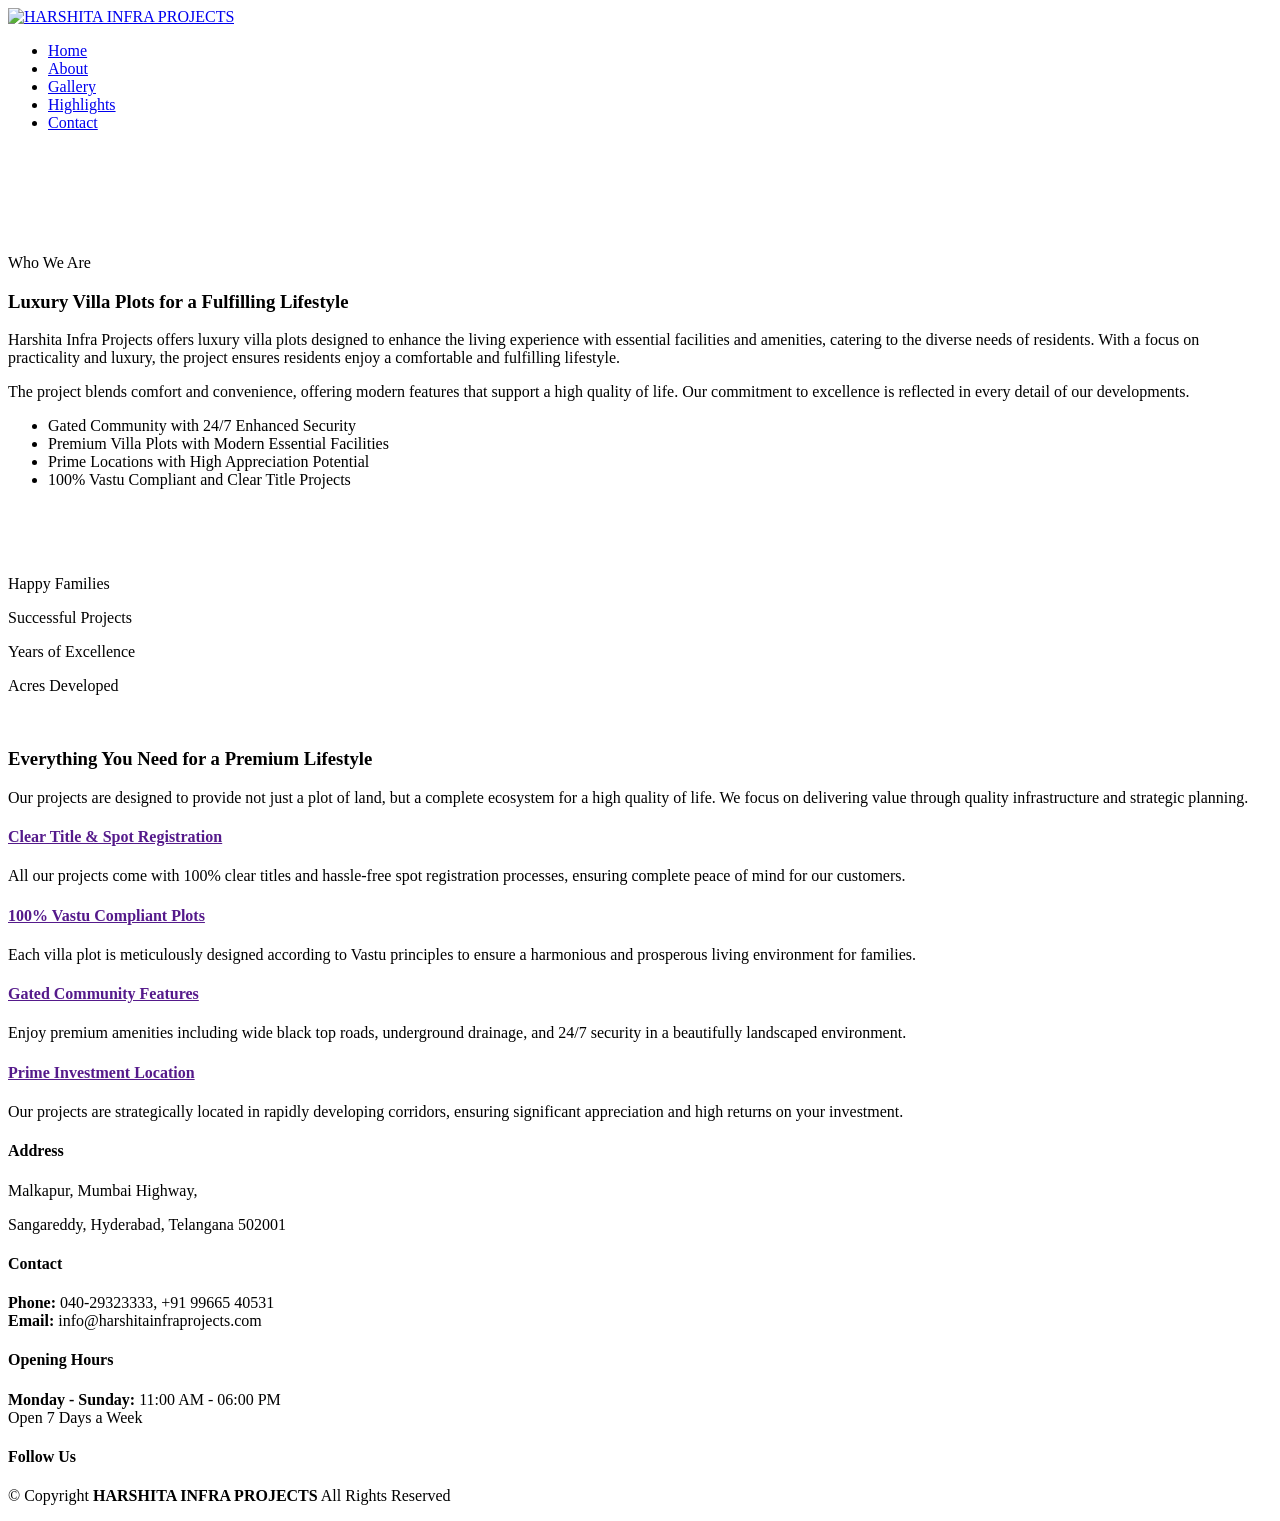
==== about.html @ bf20e780 "adde about file" ====
<!DOCTYPE html>
<html lang="en">

<head>
  <meta charset="utf-8">
  <meta content="width=device-width, initial-scale=1.0" name="viewport">
  <title>About - HARSHITA INFRA PROJECTS</title>
  <meta name="description" content="">
  <meta name="keywords" content="">

  <!-- Favicons -->
  <link href="assets/img/logo.png?v=1" rel="icon">
  <link href="assets/img/logo.png?v=1" rel="apple-touch-icon">

  <!-- Fonts -->
  <link href="https://fonts.googleapis.com" rel="preconnect">
  <link href="https://fonts.gstatic.com" rel="preconnect" crossorigin>
  <link
    href="https://fonts.googleapis.com/css2?family=Roboto:ital,wght@0,100;0,300;0,400;0,500;0,700;0,900;1,100;1,300;1,400;1,500;1,700;1,900&family=Poppins:ital,wght@0,100;0,200;0,300;0,400;0,500;0,600;0,700;0,800;0,900;1,100;1,200;1,300;1,400;1,500;1,600;1,700;1,800;1,900&family=Raleway:ital,wght@0,100;0,200;0,300;0,400;0,500;0,600;0,700;0,800;0,900;1,100;1,200;1,300;1,400;1,500;1,600;1,700;1,800;1,900&display=swap"
    rel="stylesheet">

  <!-- Vendor CSS Files -->
  <link href="assets/vendor/bootstrap/css/bootstrap.min.css" rel="stylesheet">
  <link href="assets/vendor/bootstrap-icons/bootstrap-icons.css" rel="stylesheet">
  <link href="assets/vendor/aos/aos.css" rel="stylesheet">
  <link href="assets/vendor/fontawesome-free/css/all.min.css" rel="stylesheet">
  <link href="assets/vendor/swiper/swiper-bundle.min.css" rel="stylesheet">

  <!-- Main CSS File -->
  <link href="assets/css/main.css" rel="stylesheet">

  <!-- =======================================================
  * Template Name: EstateAgency
  * Template URL: https://bootstrapmade.com/real-estate-agency-bootstrap-template/
  * Updated: Aug 09 2024 with Bootstrap v5.3.3
  * Author: BootstrapMade.com
  * License: https://bootstrapmade.com/license/
  ======================================================== -->
</head>

<body class="about-page">

  <header id="header" class="header d-flex align-items-center fixed-top">
    <div class="container-fluid container-xl position-relative d-flex align-items-center justify-content-between">

      <a href="index.html" class="logo d-flex align-items-center">
        <img src="assets/img/logo.png" alt="HARSHITA INFRA PROJECTS" style="max-height: 80px;">
        <!-- <h1 class="sitename">Estate<span>Agency</span></h1> -->
      </a>

      <nav id="navmenu" class="navmenu">
        <ul>
          <li><a href="index.html">Home</a></li>
          <li><a href="about.html" class="active">About</a></li>
          <li><a href="gallery.html">Gallery</a></li>
          <li><a href="highlights.html">Highlights</a></li>
          <li><a href="contact.html">Contact</a></li>
        </ul>
        <i class="mobile-nav-toggle d-xl-none bi bi-list"></i>
      </nav>

    </div>
  </header>

  <main class="main" style="padding-top: 90px;">


    <!-- About Section -->
    <section id="about" class="about section">

      <div class="container">

        <div class="row gy-4">

          <div class="col-lg-6 content" data-aos="fade-up" data-aos-delay="100">
            <p class="who-we-are">Who We Are</p>
            <h3>Luxury Villa Plots for a Fulfilling Lifestyle</h3>
            <p>
              Harshita Infra Projects offers luxury villa plots designed to enhance the living experience with essential
              facilities and amenities, catering to the diverse needs of residents. With a focus on practicality and
              luxury, the project ensures residents enjoy a comfortable and fulfilling lifestyle.
            </p>
            <p>
              The project blends comfort and convenience, offering modern features that support a high quality of life.
              Our commitment to excellence is reflected in every detail of our developments.
            </p>
            <ul>
              <li><i class="bi bi-check-circle"></i> <span>Gated Community with 24/7 Enhanced Security</span></li>
              <li><i class="bi bi-check-circle"></i> <span>Premium Villa Plots with Modern Essential Facilities</span>
              </li>
              <li><i class="bi bi-check-circle"></i> <span>Prime Locations with High Appreciation Potential</span></li>
              <li><i class="bi bi-check-circle"></i> <span>100% Vastu Compliant and Clear Title Projects</span></li>
            </ul>
          </div>

          <div class="col-lg-6 about-images" data-aos="fade-up" data-aos-delay="200">
            <div class="row gy-4">
              <div class="col-lg-6">
                <img src="assets/img/about/about-company-1.jpg" class="img-fluid" alt="">
              </div>
              <div class="col-lg-6">
                <div class="row gy-4">
                  <div class="col-lg-12">
                    <img src="assets/img/about/about-company-2.jpg" class="img-fluid" alt="">
                  </div>
                  <div class="col-lg-12">
                    <img src="assets/img/about/about-company-3.jpg" class="img-fluid" alt="">
                  </div>
                </div>
              </div>
            </div>

          </div>

        </div>

      </div>
    </section><!-- /About Section -->

    <!-- Stats Section -->
    <section id="stats" class="stats section">

      <div class="container" data-aos="fade-up" data-aos-delay="100">

        <div class="row gy-4">

          <div class="col-lg-3 col-md-6">
            <div class="stats-item d-flex align-items-center w-100 h-100">
              <i class="bi bi-emoji-smile color-blue flex-shrink-0"></i>
              <div>
                <span data-purecounter-start="0" data-purecounter-end="500" data-purecounter-duration="1"
                  class="purecounter"></span>
                <p>Happy Families</p>
              </div>
            </div>
          </div><!-- End Stats Item -->

          <div class="col-lg-3 col-md-6">
            <div class="stats-item d-flex align-items-center w-100 h-100">
              <i class="bi bi-journal-richtext color-orange flex-shrink-0"></i>
              <div>
                <span data-purecounter-start="0" data-purecounter-end="15" data-purecounter-duration="1"
                  class="purecounter"></span>
                <p>Successful Projects</p>
              </div>
            </div>
          </div><!-- End Stats Item -->

          <div class="col-lg-3 col-md-6">
            <div class="stats-item d-flex align-items-center w-100 h-100">
              <i class="bi bi-clock color-green flex-shrink-0"></i>
              <div>
                <span data-purecounter-start="0" data-purecounter-end="10" data-purecounter-duration="1"
                  class="purecounter"></span>
                <p>Years of Excellence</p>
              </div>
            </div>
          </div><!-- End Stats Item -->

          <div class="col-lg-3 col-md-6">
            <div class="stats-item d-flex align-items-center w-100 h-100">
              <i class="bi bi-layers color-pink flex-shrink-0"></i>
              <div>
                <span data-purecounter-start="0" data-purecounter-end="100" data-purecounter-duration="1"
                  class="purecounter"></span>
                <p>Acres Developed</p>
              </div>
            </div>
          </div><!-- End Stats Item -->

        </div>

      </div>

    </section><!-- /Stats Section -->

    <!-- Features Section -->
    <section id="features" class="features section">

      <div class="container">

        <div class="row justify-content-around gy-4">
          <div class="features-image col-lg-6" data-aos="fade-up" data-aos-delay="100"><img
              src="assets/img/features-bg.jpg" alt=""></div>

          <div class="col-lg-5 d-flex flex-column justify-content-center" data-aos="fade-up" data-aos-delay="200">
            <h3>Everything You Need for a Premium Lifestyle</h3>
            <p>Our projects are designed to provide not just a plot of land, but a complete ecosystem for a high quality
              of life. We focus on delivering value through quality infrastructure and strategic planning.</p>

            <div class="icon-box d-flex position-relative" data-aos="fade-up" data-aos-delay="300">
              <i class="bi bi-easel flex-shrink-0"></i>
              <div>
                <h4><a href="" class="stretched-link">Clear Title & Spot Registration</a></h4>
                <p>All our projects come with 100% clear titles and hassle-free spot registration processes, ensuring
                  complete peace of mind for our customers.</p>
              </div>
            </div><!-- End Icon Box -->

            <div class="icon-box d-flex position-relative" data-aos="fade-up" data-aos-delay="400">
              <i class="bi bi-patch-check flex-shrink-0"></i>
              <div>
                <h4><a href="" class="stretched-link">100% Vastu Compliant Plots</a></h4>
                <p>Each villa plot is meticulously designed according to Vastu principles to ensure a harmonious and
                  prosperous living environment for families.</p>
              </div>
            </div><!-- End Icon Box -->

            <div class="icon-box d-flex position-relative" data-aos="fade-up" data-aos-delay="500">
              <i class="bi bi-brightness-high flex-shrink-0"></i>
              <div>
                <h4><a href="" class="stretched-link">Gated Community Features</a></h4>
                <p>Enjoy premium amenities including wide black top roads, underground drainage, and 24/7 security in a
                  beautifully landscaped environment.</p>
              </div>
            </div><!-- End Icon Box -->

            <div class="icon-box d-flex position-relative" data-aos="fade-up" data-aos-delay="600">
              <i class="bi bi-graph-up-arrow flex-shrink-0"></i>
              <div>
                <h4><a href="" class="stretched-link">Prime Investment Location</a></h4>
                <p>Our projects are strategically located in rapidly developing corridors, ensuring significant
                  appreciation and high returns on your investment.</p>
              </div>
            </div><!-- End Icon Box -->

          </div>
        </div>

      </div>

    </section><!-- /Features Section -->

  </main>

  <footer id="footer" class="footer light-background">

    <div class="container">
      <div class="row gy-3">
        <div class="col-lg-3 col-md-6 d-flex">
          <i class="bi bi-geo-alt icon"></i>
          <div class="address">
            <h4>Address</h4>
            <p>Malkapur, Mumbai Highway,</p>
            <p>Sangareddy, Hyderabad, Telangana 502001</p>
          </div>

        </div>

        <div class="col-lg-3 col-md-6 d-flex">
          <i class="bi bi-telephone icon"></i>
          <div>
            <h4>Contact</h4>
            <p>
              <strong>Phone:</strong> <span>040-29323333, +91 99665 40531</span><br>
              <strong>Email:</strong> <span>info@harshitainfraprojects.com</span><br>
            </p>
          </div>
        </div>

        <div class="col-lg-3 col-md-6 d-flex">
          <i class="bi bi-clock icon"></i>
          <div>
            <h4>Opening Hours</h4>
            <p>
              <strong>Monday - Sunday:</strong> <span>11:00 AM - 06:00 PM</span><br>
              <span>Open 7 Days a Week</span>
            </p>
          </div>
        </div>

        <div class="col-lg-3 col-md-6">
          <h4>Follow Us</h4>
          <div class="social-links d-flex">
            <a href="#" class="twitter"><i class="bi bi-twitter-x"></i></a>
            <a href="#" class="facebook"><i class="bi bi-facebook"></i></a>
            <a href="#" class="instagram"><i class="bi bi-instagram"></i></a>
            <a href="#" class="linkedin"><i class="bi bi-linkedin"></i></a>
          </div>
        </div>

      </div>
    </div>

    <div class="container copyright text-center mt-4">
      <p>© <span>Copyright</span> <strong class="px-1 sitename">HARSHITA INFRA PROJECTS</strong> <span>All Rights Reserved</span>
      </p>
      <div class="credits">
      </div>
    </div>

  </footer>

  <!-- Scroll Top -->
  <a href="#" id="scroll-top" class="scroll-top d-flex align-items-center justify-content-center"><i
      class="bi bi-arrow-up-short"></i></a>

  <!-- Preloader -->
  <div id="preloader"></div>

  <!-- Vendor JS Files -->
  <script src="assets/vendor/bootstrap/js/bootstrap.bundle.min.js"></script>
  <script src="assets/vendor/php-email-form/validate.js"></script>
  <script src="assets/vendor/aos/aos.js"></script>
  <script src="assets/vendor/swiper/swiper-bundle.min.js"></script>
  <script src="assets/vendor/purecounter/purecounter_vanilla.js"></script>

  <!-- Main JS File -->
  <script src="assets/js/main.js"></script>

</body>

</html>
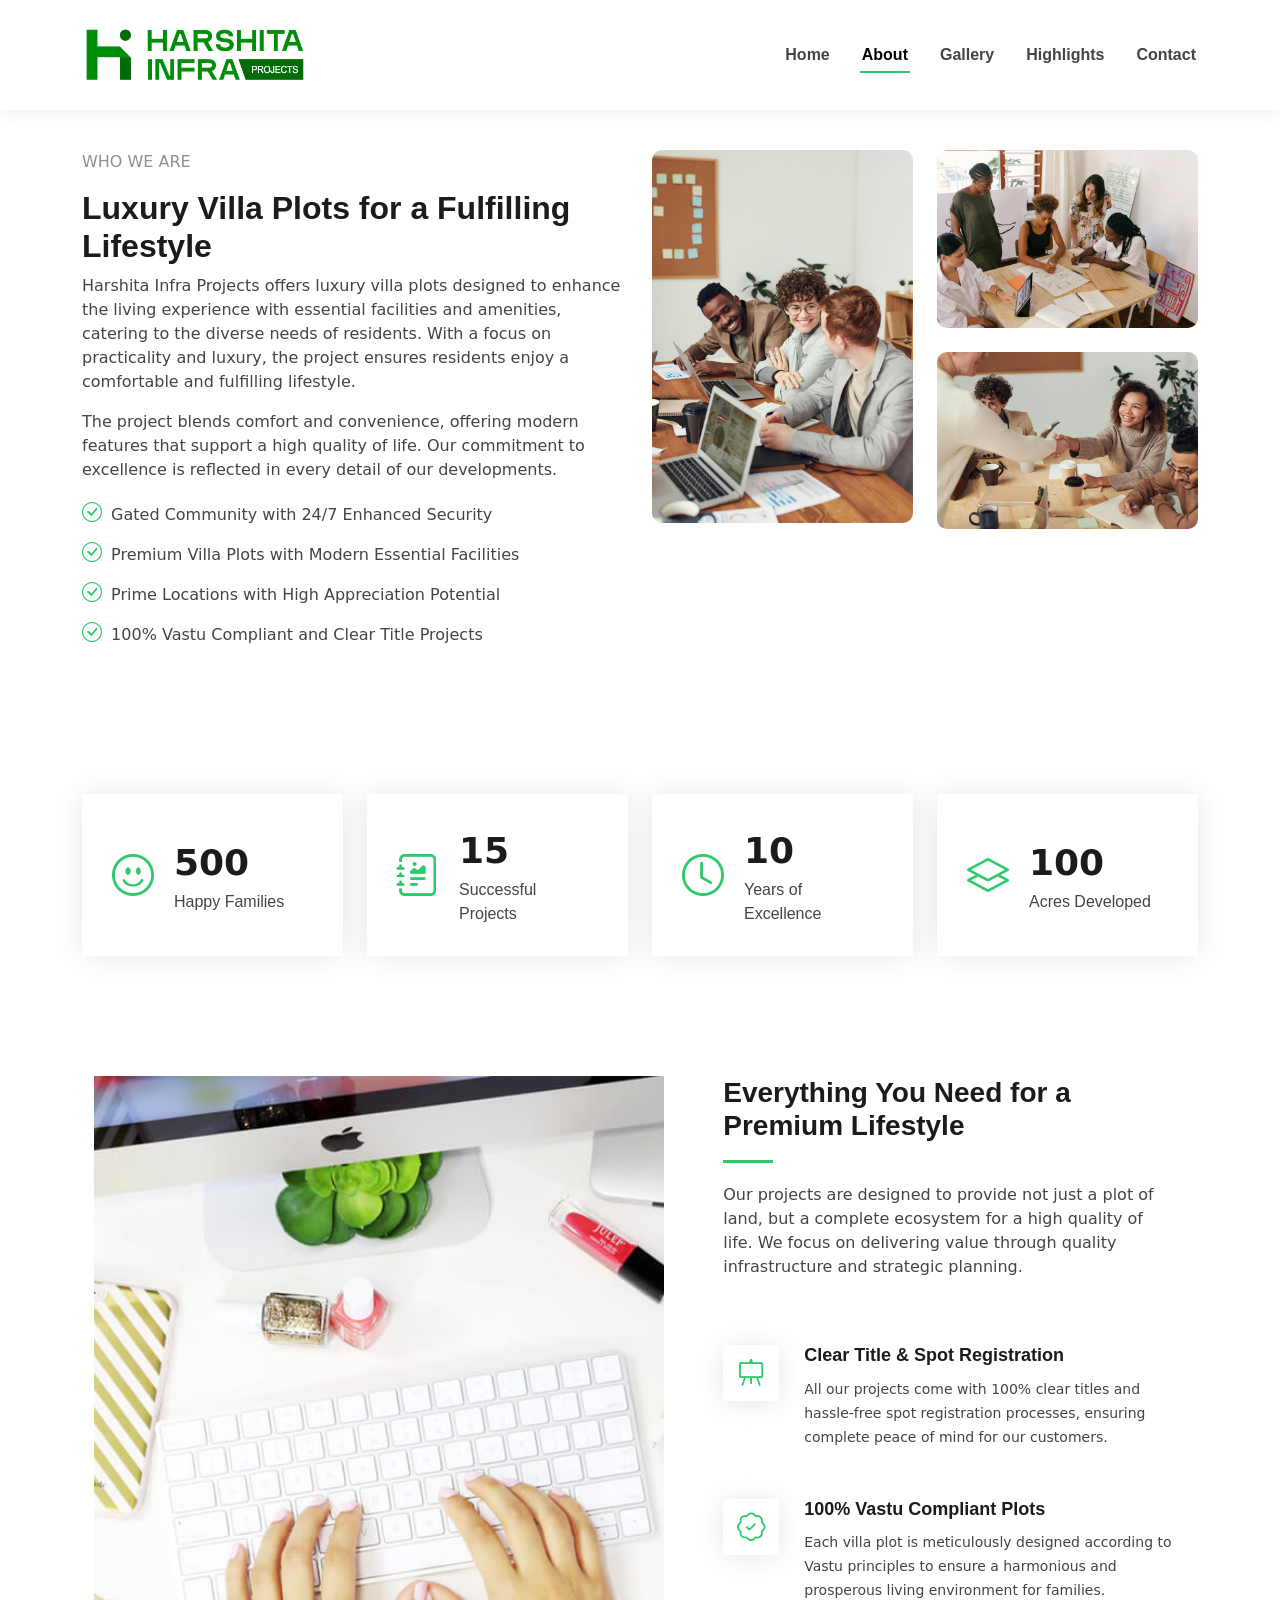
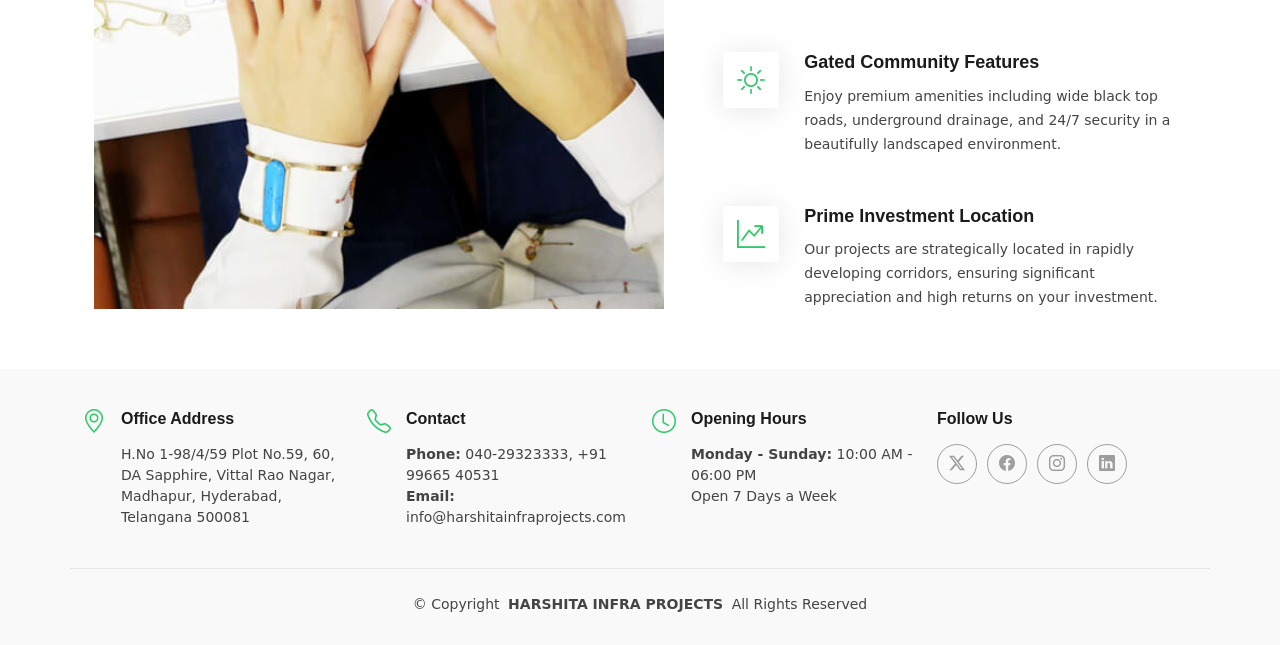
==== commit 6c4aab1d: "Address updated" ====
--- a/about.html
+++ b/about.html
@@ -240,9 +240,10 @@
         <div class="col-lg-3 col-md-6 d-flex">
           <i class="bi bi-geo-alt icon"></i>
           <div class="address">
-            <h4>Address</h4>
-            <p>Malkapur, Mumbai Highway,</p>
-            <p>Sangareddy, Hyderabad, Telangana 502001</p>
+            <h4>Office Address</h4>
+            <p>H.No 1-98/4/59 Plot No.59, 60,</p>
+            <p>DA Sapphire, Vittal Rao Nagar,</p>
+            <p>Madhapur, Hyderabad, Telangana 500081</p>
           </div>
 
         </div>
@@ -263,7 +264,7 @@
           <div>
             <h4>Opening Hours</h4>
             <p>
-              <strong>Monday - Sunday:</strong> <span>11:00 AM - 06:00 PM</span><br>
+              <strong>Monday - Sunday:</strong> <span>10:00 AM - 06:00 PM</span><br>
               <span>Open 7 Days a Week</span>
             </p>
           </div>
--- a/assets/css/main.css
+++ b/assets/css/main.css
@@ -0,0 +1,2132 @@
+/**
+ * Template Name: EstateAgency
+ * Template URL: https://bootstrapmade.com/real-estate-agency-bootstrap-template/
+ * Updated: Aug 09 2024 with Bootstrap v5.3.3
+ * Author: BootstrapMade.com
+ * License: https://bootstrapmade.com/license/
+*/
+
+/*--------------------------------------------------------------
+# Font & Color Variables
+# Help: https://bootstrapmade.com/color-system/
+--------------------------------------------------------------*/
+/* Fonts */
+:root {
+  --default-font: "Roboto",  system-ui, -apple-system, "Segoe UI", Roboto, "Helvetica Neue", Arial, "Noto Sans", "Liberation Sans", sans-serif, "Apple Color Emoji", "Segoe UI Emoji", "Segoe UI Symbol", "Noto Color Emoji";
+  --heading-font: "Raleway",  sans-serif;
+  --nav-font: "Poppins",  sans-serif;
+}
+
+/* Global Colors - The following color variables are used throughout the website. Updating them here will change the color scheme of the entire website */
+:root { 
+  --background-color: #ffffff; /* Background color for the entire website, including individual sections */
+  --default-color: #444444; /* Default color used for the majority of the text content across the entire website */
+  --heading-color: #1b1b1b; /* Color for headings, subheadings and title throughout the website */
+  --accent-color: #2eca6a; /* Accent color that represents your brand on the website. It's used for buttons, links, and other elements that need to stand out */
+  --surface-color: #ffffff; /* The surface color is used as a background of boxed elements within sections, such as cards, icon boxes, or other elements that require a visual separation from the global background. */
+  --contrast-color: #ffffff; /* Contrast color for text, ensuring readability against backgrounds of accent, heading, or default colors. */
+}
+
+/* Nav Menu Colors - The following color variables are used specifically for the navigation menu. They are separate from the global colors to allow for more customization options */
+:root {
+  --nav-color: #444444;  /* The default color of the main navmenu links */
+  --nav-hover-color: #000000; /* Applied to main navmenu links when they are hovered over or active */
+  --nav-mobile-background-color: #ffffff; /* Used as the background color for mobile navigation menu */
+  --nav-dropdown-background-color: #ffffff; /* Used as the background color for dropdown items that appear when hovering over primary navigation items */
+  --nav-dropdown-color: #444444; /* Used for navigation links of the dropdown items in the navigation menu. */
+  --nav-dropdown-hover-color: #2eca6a; /* Similar to --nav-hover-color, this color is applied to dropdown navigation links when they are hovered over. */
+}
+
+/* Color Presets - These classes override global colors when applied to any section or element, providing reuse of the sam color scheme. */
+
+.light-background {
+  --background-color: #f9f9f9;
+  --surface-color: #ffffff;
+}
+
+.dark-background {
+  --background-color: #060606;
+  --default-color: #ffffff;
+  --heading-color: #ffffff;
+  --surface-color: #252525;
+  --contrast-color: #ffffff;
+}
+
+/* Smooth scroll */
+:root {
+  scroll-behavior: smooth;
+}
+
+/*--------------------------------------------------------------
+# General Styling & Shared Classes
+--------------------------------------------------------------*/
+body {
+  color: var(--default-color);
+  background-color: var(--background-color);
+  font-family: var(--default-font);
+}
+
+a {
+  color: var(--accent-color);
+  text-decoration: none;
+  transition: 0.3s;
+}
+
+a:hover {
+  color: color-mix(in srgb, var(--accent-color), transparent 25%);
+  text-decoration: none;
+}
+
+h1,
+h2,
+h3,
+h4,
+h5,
+h6 {
+  color: var(--heading-color);
+  font-family: var(--heading-font);
+}
+
+/* PHP Email Form Messages
+------------------------------*/
+.php-email-form .error-message {
+  display: none;
+  background: #df1529;
+  color: #ffffff;
+  text-align: left;
+  padding: 15px;
+  margin-bottom: 24px;
+  font-weight: 600;
+}
+
+.php-email-form .sent-message {
+  display: none;
+  color: #ffffff;
+  background: #059652;
+  text-align: center;
+  padding: 15px;
+  margin-bottom: 24px;
+  font-weight: 600;
+}
+
+.php-email-form .loading {
+  display: none;
+  background: var(--surface-color);
+  text-align: center;
+  padding: 15px;
+  margin-bottom: 24px;
+}
+
+.php-email-form .loading:before {
+  content: "";
+  display: inline-block;
+  border-radius: 50%;
+  width: 24px;
+  height: 24px;
+  margin: 0 10px -6px 0;
+  border: 3px solid var(--accent-color);
+  border-top-color: var(--surface-color);
+  animation: php-email-form-loading 1s linear infinite;
+}
+
+@keyframes php-email-form-loading {
+  0% {
+    transform: rotate(0deg);
+  }
+
+  100% {
+    transform: rotate(360deg);
+  }
+}
+
+/*--------------------------------------------------------------
+# Global Header
+--------------------------------------------------------------*/
+.header {
+  color: var(--default-color);
+  background-color: var(--background-color);
+  padding: 15px 0;
+  transition: all 0.5s;
+  z-index: 997;
+  box-shadow: 0px 0 18px rgba(0, 0, 0, 0.1);
+}
+
+.header .logo {
+  line-height: 1;
+}
+
+.header .logo img {
+  max-height: 32px;
+  margin-right: 8px;
+}
+
+.header .logo h1 {
+  font-size: 30px;
+  margin: 0;
+  font-weight: 700;
+  color: var(--heading-color);
+}
+
+.header .logo h1 span {
+  color: var(--accent-color);
+}
+
+/*--------------------------------------------------------------
+# Navigation Menu
+--------------------------------------------------------------*/
+/* Desktop Navigation */
+@media (min-width: 1200px) {
+  .navmenu {
+    padding: 0;
+  }
+
+  .navmenu ul {
+    margin: 0;
+    padding: 0;
+    display: flex;
+    list-style: none;
+    align-items: center;
+  }
+
+  .navmenu li {
+    position: relative;
+  }
+
+  .navmenu>ul>li {
+    white-space: nowrap;
+    padding: 15px 14px;
+  }
+
+  .navmenu>ul>li:last-child {
+    padding-right: 0;
+  }
+
+  .navmenu a,
+  .navmenu a:focus {
+    color: var(--nav-color);
+    font-size: 16px;
+    padding: 0 2px;
+    font-family: var(--nav-font);
+    font-weight: 600;
+    display: flex;
+    align-items: center;
+    justify-content: space-between;
+    white-space: nowrap;
+    transition: 0.3s;
+    position: relative;
+  }
+
+  .navmenu a i,
+  .navmenu a:focus i {
+    font-size: 12px;
+    line-height: 0;
+    margin-left: 5px;
+    transition: 0.3s;
+  }
+
+  .navmenu>ul>li>a:before {
+    content: "";
+    position: absolute;
+    width: 100%;
+    height: 2px;
+    bottom: -6px;
+    left: 0;
+    background-color: var(--accent-color);
+    visibility: hidden;
+    width: 0px;
+    transition: all 0.3s ease-in-out 0s;
+  }
+
+  .navmenu a:hover:before,
+  .navmenu li:hover>a:before,
+  .navmenu .active:before {
+    visibility: visible;
+    width: 100%;
+  }
+
+  .navmenu li:hover>a,
+  .navmenu .active,
+  .navmenu .active:focus {
+    color: var(--nav-hover-color);
+  }
+
+  .navmenu .dropdown ul {
+    margin: 0;
+    padding: 10px 0;
+    background: var(--nav-dropdown-background-color);
+    display: block;
+    position: absolute;
+    visibility: hidden;
+    left: 14px;
+    top: 130%;
+    opacity: 0;
+    transition: 0.3s;
+    border-radius: 4px;
+    z-index: 99;
+    box-shadow: 0px 0px 30px rgba(0, 0, 0, 0.1);
+  }
+
+  .navmenu .dropdown ul li {
+    min-width: 200px;
+  }
+
+  .navmenu .dropdown ul a {
+    padding: 10px 20px;
+    font-size: 15px;
+    text-transform: none;
+    color: var(--nav-dropdown-color);
+  }
+
+  .navmenu .dropdown ul a i {
+    font-size: 12px;
+  }
+
+  .navmenu .dropdown ul a:hover,
+  .navmenu .dropdown ul .active:hover,
+  .navmenu .dropdown ul li:hover>a {
+    color: var(--nav-dropdown-hover-color);
+  }
+
+  .navmenu .dropdown:hover>ul {
+    opacity: 1;
+    top: 100%;
+    visibility: visible;
+  }
+
+  .navmenu .dropdown .dropdown ul {
+    top: 0;
+    left: -90%;
+    visibility: hidden;
+  }
+
+  .navmenu .dropdown .dropdown:hover>ul {
+    opacity: 1;
+    top: 0;
+    left: -100%;
+    visibility: visible;
+  }
+}
+
+/* Mobile Navigation */
+@media (max-width: 1199px) {
+  .mobile-nav-toggle {
+    color: var(--nav-color);
+    font-size: 28px;
+    line-height: 0;
+    margin-right: 10px;
+    cursor: pointer;
+    transition: color 0.3s;
+  }
+
+  .navmenu {
+    padding: 0;
+    z-index: 9997;
+  }
+
+  .navmenu ul {
+    display: none;
+    list-style: none;
+    position: absolute;
+    inset: 60px 20px 20px 20px;
+    padding: 10px 0;
+    margin: 0;
+    border-radius: 6px;
+    background-color: var(--nav-mobile-background-color);
+    border: 1px solid color-mix(in srgb, var(--default-color), transparent 90%);
+    box-shadow: none;
+    overflow-y: auto;
+    transition: 0.3s;
+    z-index: 9998;
+  }
+
+  .navmenu a,
+  .navmenu a:focus {
+    color: var(--nav-dropdown-color);
+    padding: 10px 20px;
+    font-family: var(--nav-font);
+    font-size: 17px;
+    font-weight: 500;
+    display: flex;
+    align-items: center;
+    justify-content: space-between;
+    white-space: nowrap;
+    transition: 0.3s;
+  }
+
+  .navmenu a i,
+  .navmenu a:focus i {
+    font-size: 12px;
+    line-height: 0;
+    margin-left: 5px;
+    width: 30px;
+    height: 30px;
+    display: flex;
+    align-items: center;
+    justify-content: center;
+    border-radius: 50%;
+    transition: 0.3s;
+    background-color: color-mix(in srgb, var(--accent-color), transparent 90%);
+  }
+
+  .navmenu a i:hover,
+  .navmenu a:focus i:hover {
+    background-color: var(--accent-color);
+    color: var(--contrast-color);
+  }
+
+  .navmenu a:hover,
+  .navmenu .active,
+  .navmenu .active:focus {
+    color: var(--nav-dropdown-hover-color);
+  }
+
+  .navmenu .active i,
+  .navmenu .active:focus i {
+    background-color: var(--accent-color);
+    color: var(--contrast-color);
+    transform: rotate(180deg);
+  }
+
+  .navmenu .dropdown ul {
+    position: static;
+    display: none;
+    z-index: 99;
+    padding: 10px 0;
+    margin: 10px 20px;
+    background-color: var(--nav-dropdown-background-color);
+    transition: all 0.5s ease-in-out;
+  }
+
+  .navmenu .dropdown ul ul {
+    background-color: rgba(33, 37, 41, 0.1);
+  }
+
+  .navmenu .dropdown>.dropdown-active {
+    display: block;
+    background-color: rgba(33, 37, 41, 0.03);
+  }
+
+  .mobile-nav-active {
+    overflow: hidden;
+  }
+
+  .mobile-nav-active .mobile-nav-toggle {
+    color: #fff;
+    position: absolute;
+    font-size: 32px;
+    top: 15px;
+    right: 15px;
+    margin-right: 0;
+    z-index: 9999;
+  }
+
+  .mobile-nav-active .navmenu {
+    position: fixed;
+    overflow: hidden;
+    inset: 0;
+    background: rgba(33, 37, 41, 0.8);
+    transition: 0.3s;
+  }
+
+  .mobile-nav-active .navmenu>ul {
+    display: block;
+  }
+}
+
+/*--------------------------------------------------------------
+# Global Footer
+--------------------------------------------------------------*/
+.footer {
+  color: var(--default-color);
+  background-color: var(--background-color);
+  font-size: 14px;
+  padding: 40px 0 0 0;
+  position: relative;
+}
+
+.footer .icon {
+  color: var(--accent-color);
+  margin-right: 15px;
+  font-size: 24px;
+  line-height: 0;
+}
+
+.footer h4 {
+  font-size: 16px;
+  font-weight: 700;
+  margin-bottom: 15px;
+}
+
+.footer .address p {
+  margin-bottom: 0px;
+}
+
+.footer .social-links a {
+  display: flex;
+  align-items: center;
+  justify-content: center;
+  width: 40px;
+  height: 40px;
+  border-radius: 50%;
+  border: 1px solid color-mix(in srgb, var(--default-color), transparent 50%);
+  font-size: 16px;
+  color: color-mix(in srgb, var(--default-color), transparent 50%);
+  margin-right: 10px;
+  transition: 0.3s;
+}
+
+.footer .social-links a:hover {
+  color: var(--accent-color);
+  border-color: var(--accent-color);
+}
+
+.footer .copyright {
+  padding: 25px 0;
+  border-top: 1px solid color-mix(in srgb, var(--default-color), transparent 90%);
+}
+
+.footer .copyright p {
+  margin-bottom: 0;
+}
+
+.footer .credits {
+  margin-top: 5px;
+  font-size: 13px;
+}
+
+/*--------------------------------------------------------------
+# Preloader
+--------------------------------------------------------------*/
+#preloader {
+  position: fixed;
+  inset: 0;
+  z-index: 999999;
+  overflow: hidden;
+  background: var(--background-color);
+  transition: all 0.6s ease-out;
+}
+
+#preloader:before {
+  content: "";
+  position: fixed;
+  top: calc(50% - 30px);
+  left: calc(50% - 30px);
+  border: 6px solid #ffffff;
+  border-color: var(--accent-color) transparent var(--accent-color) transparent;
+  border-radius: 50%;
+  width: 60px;
+  height: 60px;
+  animation: animate-preloader 1.5s linear infinite;
+}
+
+@keyframes animate-preloader {
+  0% {
+    transform: rotate(0deg);
+  }
+
+  100% {
+    transform: rotate(360deg);
+  }
+}
+
+/*--------------------------------------------------------------
+# Scroll Top Button
+--------------------------------------------------------------*/
+.scroll-top {
+  position: fixed;
+  visibility: hidden;
+  opacity: 0;
+  right: 15px;
+  bottom: 15px;
+  z-index: 99999;
+  background-color: var(--accent-color);
+  width: 40px;
+  height: 40px;
+  border-radius: 4px;
+  transition: all 0.4s;
+}
+
+.scroll-top i {
+  font-size: 24px;
+  color: var(--contrast-color);
+  line-height: 0;
+}
+
+.scroll-top:hover {
+  background-color: color-mix(in srgb, var(--accent-color), transparent 20%);
+  color: var(--contrast-color);
+}
+
+.scroll-top.active {
+  visibility: visible;
+  opacity: 1;
+}
+
+/*--------------------------------------------------------------
+# Disable aos animation delay on mobile devices
+--------------------------------------------------------------*/
+@media screen and (max-width: 768px) {
+  [data-aos-delay] {
+    transition-delay: 0 !important;
+  }
+}
+
+/*--------------------------------------------------------------
+# Global Page Titles & Breadcrumbs
+--------------------------------------------------------------*/
+.page-title {
+  color: var(--default-color);
+  background-color: var(--background-color);
+  position: relative;
+}
+
+.page-title .heading {
+  padding: 160px 0 80px 0;
+  border-top: 1px solid color-mix(in srgb, var(--default-color), transparent 90%);
+}
+
+.page-title .heading h1 {
+  font-size: 38px;
+  font-weight: 700;
+}
+
+.page-title nav {
+  background-color: color-mix(in srgb, var(--default-color), transparent 95%);
+  padding: 20px 0;
+}
+
+.page-title nav ol {
+  display: flex;
+  flex-wrap: wrap;
+  list-style: none;
+  margin: 0;
+  font-size: 16px;
+  font-weight: 600;
+}
+
+.page-title nav ol li+li {
+  padding-left: 10px;
+}
+
+.page-title nav ol li+li::before {
+  content: "/";
+  display: inline-block;
+  padding-right: 10px;
+  color: color-mix(in srgb, var(--default-color), transparent 70%);
+}
+
+/*--------------------------------------------------------------
+# Global Sections
+--------------------------------------------------------------*/
+section,
+.section {
+  color: var(--default-color);
+  background-color: var(--background-color);
+  padding: 60px 0;
+  scroll-margin-top: 90px;
+  overflow: clip;
+}
+
+@media (max-width: 1199px) {
+
+  section,
+  .section {
+    scroll-margin-top: 66px;
+  }
+}
+
+/*--------------------------------------------------------------
+# Global Section Titles
+--------------------------------------------------------------*/
+.section-title {
+  text-align: center;
+  padding-bottom: 60px;
+  position: relative;
+}
+
+.section-title h2 {
+  font-size: 32px;
+  font-weight: 700;
+  margin-bottom: 15px;
+}
+
+.section-title p {
+  margin-bottom: 0;
+}
+
+/*--------------------------------------------------------------
+# Hero Section
+--------------------------------------------------------------*/
+.hero {
+  padding: 0;
+}
+
+.hero .carousel {
+  width: 100%;
+  min-height: 100vh;
+  padding: 0;
+  margin: 0;
+  background-color: var(--background-color);
+  position: relative;
+  overflow: hidden;
+}
+
+.hero img {
+  position: absolute;
+  inset: 0;
+  display: block;
+  width: 100%;
+  height: 100%;
+  object-fit: cover;
+  z-index: 1;
+}
+
+.hero .carousel-item {
+  position: absolute;
+  inset: 0;
+  background-size: cover;
+  background-position: center;
+  background-repeat: no-repeat;
+  overflow: hidden;
+}
+
+.hero .carousel-item:before {
+  content: "";
+  background: color-mix(in srgb, var(--background-color), transparent 60%);
+  position: absolute;
+  inset: 0;
+  z-index: 2;
+}
+
+.hero .carousel-container {
+  position: absolute;
+  inset: 90px 100px;
+  display: flex;
+  justify-content: center;
+  align-items: center;
+  flex-direction: column;
+  z-index: 3;
+}
+
+@media (max-width: 575px) {
+  .hero .carousel-container {
+    inset: 90px 50px;
+  }
+}
+
+.hero .accent-title {
+  font-family: "Pacifico", cursive;
+  font-size: 80px;
+  color: #ffffff;
+  margin-bottom: 0px;
+  line-height: 1.2;
+}
+
+.hero .hero-divider {
+  width: 120px;
+  height: 4px;
+  background-color: #007bff;
+  margin: 10px auto 20px auto;
+  border-radius: 2px;
+}
+
+.hero .main-title {
+  margin-bottom: 30px;
+  font-size: 64px;
+  font-weight: 900;
+  text-transform: uppercase;
+  color: #ffffff;
+  line-height: 1.1;
+}
+
+@media (max-width: 768px) {
+  .hero .accent-title {
+    font-size: 40px;
+  }
+  .hero .main-title {
+    font-size: 32px;
+  }
+}
+
+.hero .btn-get-started {
+  color: var(--contrast-color);
+  font-family: var(--heading-font);
+  font-weight: 600;
+  font-size: 18px;
+  letter-spacing: 1px;
+  text-transform: uppercase;
+  display: inline-block;
+  padding: 10px 40px;
+  border-radius: 50px;
+  transition: 0.5s;
+  margin: 10px 0;
+  align-self: flex-start;
+  flex-shrink: 0;
+  border: 2px solid var(--accent-color);
+}
+
+.hero .btn-get-started:hover {
+  background: color-mix(in srgb, var(--accent-color), transparent 20%);
+}
+
+.hero .carousel-control-prev,
+.hero .carousel-control-next {
+  width: 10%;
+  transition: 0.3s;
+  opacity: 0.5;
+  z-index: 3;
+}
+
+.hero .carousel-control-prev:focus,
+.hero .carousel-control-next:focus {
+  opacity: 0.5;
+}
+
+.hero .carousel-control-prev:hover,
+.hero .carousel-control-next:hover {
+  opacity: 0.9;
+}
+
+@media (min-width: 1024px) {
+
+  .hero .carousel-control-prev,
+  .hero .carousel-control-next {
+    width: 5%;
+  }
+}
+
+.hero .carousel-control-next-icon,
+.hero .carousel-control-prev-icon {
+  background: none;
+  font-size: 32px;
+  line-height: 1;
+}
+
+.hero .carousel-indicators {
+  list-style: none;
+}
+
+.hero .carousel-indicators li {
+  cursor: pointer;
+  opacity: 1;
+  height: 6px;
+  width: 20px;
+  transition: 0.3s;
+  padding: 0;
+}
+
+.hero .carousel-indicators .active {
+  background-color: var(--accent-color);
+  width: 40px;
+}
+
+/*--------------------------------------------------------------
+# Services Section
+--------------------------------------------------------------*/
+.services .service-item {
+  background-color: var(--surface-color);
+  box-shadow: 0px 5px 90px 0px rgba(0, 0, 0, 0.1);
+  padding: 60px 30px;
+  transition: all ease-in-out 0.3s;
+  border-radius: 18px;
+  border-bottom: 5px solid var(--surface-color);
+  height: 100%;
+}
+
+.services .service-item .icon {
+  color: var(--contrast-color);
+  background: var(--accent-color);
+  margin: 0;
+  width: 64px;
+  height: 64px;
+  border-radius: 50px;
+  display: flex;
+  align-items: center;
+  justify-content: center;
+  margin-bottom: 20px;
+  font-size: 28px;
+  transition: ease-in-out 0.3s;
+}
+
+.services .service-item h3 {
+  font-weight: 700;
+  margin: 10px 0 15px 0;
+  font-size: 22px;
+  transition: ease-in-out 0.3s;
+}
+
+.services .service-item p {
+  line-height: 24px;
+  font-size: 14px;
+  margin-bottom: 0;
+}
+
+@media (min-width: 1365px) {
+  .services .service-item:hover {
+    transform: translateY(-10px);
+    border-color: var(--accent-color);
+  }
+
+  .services .service-item:hover h3 {
+    color: var(--accent-color);
+  }
+}
+
+/*--------------------------------------------------------------
+# Agents Section
+--------------------------------------------------------------*/
+.agents .member {
+  position: relative;
+}
+
+.agents .member .pic {
+  overflow: hidden;
+  margin-bottom: 50px;
+}
+
+.agents .member .member-info {
+  background-color: var(--surface-color);
+  color: color-mix(in srgb, var(--default-color), transparent 20%);
+  box-shadow: 0px 2px 15px rgba(0, 0, 0, 0.1);
+  position: absolute;
+  bottom: -50px;
+  left: 20px;
+  right: 20px;
+  padding: 20px 15px;
+  overflow: hidden;
+  transition: 0.5s;
+}
+
+.agents .member h4 {
+  font-weight: 700;
+  margin-bottom: 10px;
+  font-size: 16px;
+  position: relative;
+  padding-bottom: 10px;
+}
+
+.agents .member h4::after {
+  content: "";
+  position: absolute;
+  display: block;
+  width: 50px;
+  height: 1px;
+  background: color-mix(in srgb, var(--default-color), transparent 60%);
+  bottom: 0;
+  left: 0;
+}
+
+.agents .member span {
+  font-style: italic;
+  display: block;
+  font-size: 13px;
+}
+
+.agents .member .social {
+  position: absolute;
+  right: 15px;
+  bottom: 15px;
+}
+
+.agents .member .social a {
+  transition: color 0.3s;
+  color: color-mix(in srgb, var(--default-color), transparent 70%);
+}
+
+.agents .member .social a:hover {
+  color: var(--accent-color);
+}
+
+.agents .member .social i {
+  font-size: 16px;
+  margin: 0 2px;
+}
+
+/*--------------------------------------------------------------
+# Testimonials Section
+--------------------------------------------------------------*/
+.testimonials .testimonial-item {
+  background-color: var(--surface-color);
+  box-shadow: 0px 0 20px rgba(0, 0, 0, 0.1);
+  box-sizing: content-box;
+  padding: 30px;
+  margin: 40px 30px;
+  min-height: 320px;
+  display: flex;
+  flex-direction: column;
+  text-align: center;
+  transition: 0.3s;
+}
+
+.testimonials .testimonial-item .stars {
+  margin-bottom: 15px;
+}
+
+.testimonials .testimonial-item .stars i {
+  color: #ffc107;
+  margin: 0 1px;
+}
+
+.testimonials .testimonial-item .testimonial-img {
+  width: 90px;
+  border-radius: 50%;
+  border: 4px solid var(--background-color);
+  margin: 0 auto;
+}
+
+.testimonials .testimonial-item h3 {
+  font-size: 18px;
+  font-weight: bold;
+  margin: 10px 0 5px 0;
+}
+
+.testimonials .testimonial-item h4 {
+  font-size: 14px;
+  color: color-mix(in srgb, var(--default-color), transparent 40%);
+  margin: 0;
+}
+
+.testimonials .testimonial-item p {
+  font-style: italic;
+  margin: 0 auto 15px auto;
+}
+
+.testimonials .swiper-wrapper {
+  height: auto;
+}
+
+.testimonials .swiper-pagination {
+  margin-top: 20px;
+  position: relative;
+}
+
+.testimonials .swiper-pagination .swiper-pagination-bullet {
+  width: 12px;
+  height: 12px;
+  background-color: color-mix(in srgb, var(--default-color), transparent 85%);
+  opacity: 1;
+}
+
+.testimonials .swiper-pagination .swiper-pagination-bullet-active {
+  background-color: var(--accent-color);
+}
+
+.testimonials .swiper-slide {
+  opacity: 0.3;
+}
+
+@media (max-width: 1199px) {
+  .testimonials .swiper-slide-active {
+    opacity: 1;
+  }
+
+  .testimonials .swiper-pagination {
+    margin-top: 0;
+  }
+
+  .testimonials .testimonial-item {
+    margin: 40px 20px;
+  }
+}
+
+@media (min-width: 1200px) {
+  .testimonials .swiper-slide-next {
+    opacity: 1;
+    transform: scale(1.12);
+  }
+}
+
+/*--------------------------------------------------------------
+# About Section
+--------------------------------------------------------------*/
+.about .content .who-we-are {
+  text-transform: uppercase;
+  margin-bottom: 15px;
+  color: color-mix(in srgb, var(--default-color), transparent 40%);
+}
+
+.about .content h3 {
+  font-size: 2rem;
+  font-weight: 700;
+}
+
+.about .content ul {
+  list-style: none;
+  padding: 0;
+}
+
+.about .content ul li {
+  padding-bottom: 10px;
+}
+
+.about .content ul i {
+  font-size: 1.25rem;
+  margin-right: 4px;
+  color: var(--accent-color);
+}
+
+.about .content p:last-child {
+  margin-bottom: 0;
+}
+
+.about .content .read-more {
+  background: var(--accent-color);
+  color: var(--contrast-color);
+  font-family: var(--heading-font);
+  font-weight: 500;
+  font-size: 16px;
+  letter-spacing: 1px;
+  padding: 12px 24px;
+  border-radius: 5px;
+  transition: 0.3s;
+  display: inline-flex;
+  align-items: center;
+  justify-content: center;
+}
+
+.about .content .read-more i {
+  font-size: 18px;
+  margin-left: 5px;
+  line-height: 0;
+  transition: 0.3s;
+}
+
+.about .content .read-more:hover {
+  background: color-mix(in srgb, var(--accent-color), transparent 20%);
+  padding-right: 19px;
+}
+
+.about .content .read-more:hover i {
+  margin-left: 10px;
+}
+
+.about .about-images img {
+  border-radius: 10px;
+}
+
+/*--------------------------------------------------------------
+# Stats Section
+--------------------------------------------------------------*/
+.stats .stats-item {
+  background-color: var(--surface-color);
+  box-shadow: 0px 0 30px rgba(0, 0, 0, 0.1);
+  padding: 30px;
+}
+
+.stats .stats-item i {
+  color: var(--accent-color);
+  font-size: 42px;
+  line-height: 0;
+  margin-right: 20px;
+}
+
+.stats .stats-item span {
+  color: var(--heading-color);
+  font-size: 36px;
+  display: block;
+  font-weight: 600;
+}
+
+.stats .stats-item p {
+  padding: 0;
+  margin: 0;
+  font-family: var(--heading-font);
+  font-size: 16px;
+}
+
+/*--------------------------------------------------------------
+# Features Section
+--------------------------------------------------------------*/
+.features .features-image {
+  position: relative;
+  min-height: 400px;
+}
+
+.features .features-image img {
+  position: absolute;
+  inset: 0;
+  display: block;
+  width: 100%;
+  height: 100%;
+  object-fit: cover;
+  z-index: 1;
+}
+
+.features h3 {
+  font-size: 28px;
+  font-weight: 700;
+  margin-bottom: 20px;
+  padding-bottom: 20px;
+  position: relative;
+}
+
+.features h3:after {
+  content: "";
+  background: var(--accent-color);
+  position: absolute;
+  display: block;
+  width: 50px;
+  height: 3px;
+  left: 0;
+  bottom: 0;
+}
+
+.features .icon-box {
+  margin-top: 50px;
+}
+
+.features .icon-box i {
+  color: var(--accent-color);
+  background-color: var(--surface-color);
+  display: flex;
+  align-items: center;
+  justify-content: center;
+  margin-right: 25px;
+  font-size: 28px;
+  width: 56px;
+  height: 56px;
+  border-radius: 4px;
+  line-height: 0;
+  box-shadow: 0px 2px 30px rgba(0, 0, 0, 0.1);
+  transition: 0.3s;
+}
+
+.features .icon-box:hover i {
+  background-color: var(--accent-color);
+  color: var(--contrast-color);
+}
+
+.features .icon-box h4 {
+  font-weight: 700;
+  margin-bottom: 10px;
+  font-size: 18px;
+}
+
+.features .icon-box h4 a {
+  color: var(--heading-color);
+  transition: 0.3s;
+}
+
+.features .icon-box h4 a:hover {
+  color: var(--accent-color);
+}
+
+.features .icon-box p {
+  line-height: 24px;
+  font-size: 14px;
+  margin-bottom: 0;
+}
+
+/*--------------------------------------------------------------
+# Service Details Section
+--------------------------------------------------------------*/
+.service-details .service-box {
+  background-color: var(--surface-color);
+  padding: 20px;
+  box-shadow: 0px 2px 20px rgba(0, 0, 0, 0.1);
+}
+
+.service-details .service-box+.service-box {
+  margin-top: 30px;
+}
+
+.service-details .service-box h4 {
+  font-size: 20px;
+  font-weight: 700;
+  border-bottom: 2px solid color-mix(in srgb, var(--default-color), transparent 92%);
+  padding-bottom: 15px;
+  margin-bottom: 15px;
+}
+
+.service-details .services-list {
+  background-color: var(--surface-color);
+}
+
+.service-details .services-list a {
+  color: color-mix(in srgb, var(--default-color), transparent 20%);
+  background-color: color-mix(in srgb, var(--default-color), transparent 96%);
+  display: flex;
+  align-items: center;
+  padding: 12px 15px;
+  margin-top: 15px;
+  transition: 0.3s;
+}
+
+.service-details .services-list a:first-child {
+  margin-top: 0;
+}
+
+.service-details .services-list a i {
+  font-size: 16px;
+  margin-right: 8px;
+  color: var(--accent-color);
+}
+
+.service-details .services-list a.active {
+  color: var(--contrast-color);
+  background-color: var(--accent-color);
+}
+
+.service-details .services-list a.active i {
+  color: var(--contrast-color);
+}
+
+.service-details .services-list a:hover {
+  background-color: color-mix(in srgb, var(--accent-color), transparent 95%);
+  color: var(--accent-color);
+}
+
+.service-details .download-catalog a {
+  color: var(--default-color);
+  display: flex;
+  align-items: center;
+  padding: 10px 0;
+  transition: 0.3s;
+  border-top: 1px solid color-mix(in srgb, var(--default-color), transparent 90%);
+}
+
+.service-details .download-catalog a:first-child {
+  border-top: 0;
+  padding-top: 0;
+}
+
+.service-details .download-catalog a:last-child {
+  padding-bottom: 0;
+}
+
+.service-details .download-catalog a i {
+  font-size: 24px;
+  margin-right: 8px;
+  color: var(--accent-color);
+}
+
+.service-details .download-catalog a:hover {
+  color: var(--accent-color);
+}
+
+.service-details .help-box {
+  background-color: var(--accent-color);
+  color: var(--contrast-color);
+  margin-top: 30px;
+  padding: 30px 15px;
+}
+
+.service-details .help-box .help-icon {
+  font-size: 48px;
+}
+
+.service-details .help-box h4,
+.service-details .help-box a {
+  color: var(--contrast-color);
+}
+
+.service-details .services-img {
+  margin-bottom: 20px;
+}
+
+.service-details h3 {
+  font-size: 26px;
+  font-weight: 700;
+}
+
+.service-details p {
+  font-size: 15px;
+}
+
+.service-details ul {
+  list-style: none;
+  padding: 0;
+  font-size: 15px;
+}
+
+.service-details ul li {
+  padding: 5px 0;
+  display: flex;
+  align-items: center;
+}
+
+.service-details ul i {
+  font-size: 20px;
+  margin-right: 8px;
+  color: var(--accent-color);
+}
+
+/*--------------------------------------------------------------
+# Contact Section
+--------------------------------------------------------------*/
+.contact .info-item+.info-item {
+  margin-top: 40px;
+}
+
+.contact .info-item i {
+  color: var(--contrast-color);
+  background: var(--accent-color);
+  font-size: 20px;
+  width: 44px;
+  height: 44px;
+  display: flex;
+  justify-content: center;
+  align-items: center;
+  border-radius: 4px;
+  transition: all 0.3s ease-in-out;
+  margin-right: 15px;
+}
+
+.contact .info-item h3 {
+  padding: 0;
+  font-size: 18px;
+  font-weight: 700;
+  margin-bottom: 5px;
+}
+
+.contact .info-item p {
+  padding: 0;
+  margin-bottom: 0;
+  font-size: 14px;
+}
+
+.contact .php-email-form {
+  height: 100%;
+}
+
+.contact .php-email-form input[type=text],
+.contact .php-email-form input[type=email],
+.contact .php-email-form textarea {
+  font-size: 14px;
+  padding: 10px 15px;
+  box-shadow: none;
+  border-radius: 0;
+  color: var(--default-color);
+  background-color: color-mix(in srgb, var(--background-color), transparent 50%);
+  border-color: color-mix(in srgb, var(--default-color), transparent 80%);
+}
+
+.contact .php-email-form input[type=text]:focus,
+.contact .php-email-form input[type=email]:focus,
+.contact .php-email-form textarea:focus {
+  border-color: var(--accent-color);
+}
+
+.contact .php-email-form input[type=text]::placeholder,
+.contact .php-email-form input[type=email]::placeholder,
+.contact .php-email-form textarea::placeholder {
+  color: color-mix(in srgb, var(--default-color), transparent 70%);
+}
+
+.contact .php-email-form button[type=submit] {
+  color: var(--contrast-color);
+  background: var(--accent-color);
+  border: 0;
+  padding: 10px 30px;
+  transition: 0.4s;
+  border-radius: 4px;
+}
+
+.contact .php-email-form button[type=submit]:hover {
+  background: color-mix(in srgb, var(--accent-color), transparent 20%);
+}
+
+/*--------------------------------------------------------------
+# Real Estate Section
+--------------------------------------------------------------*/
+.real-estate .card {
+  background-color: var(--background-color);
+  color: var(--default-color);
+  border: none;
+  position: relative;
+  border-radius: 0px;
+  overflow: hidden;
+  min-height: 500px;
+}
+
+.real-estate .card:before {
+  content: "";
+  position: absolute;
+  inset: 0;
+  background: linear-gradient(180deg, rgba(255, 255, 255, 0) 25%, rgba(0, 0, 0, 0.9) 75%);
+  z-index: 2;
+}
+
+.real-estate .card img {
+  position: absolute;
+  inset: 0;
+  display: block;
+  width: 100%;
+  height: 100%;
+  object-fit: cover;
+  z-index: 1;
+}
+
+.real-estate .card .card-body {
+  position: absolute;
+  bottom: 0;
+  left: 0;
+  right: 0;
+  z-index: 3;
+  padding: 30px;
+}
+
+.real-estate .card .card-body .sale-rent {
+  display: inline-block;
+  font-size: 15px;
+  font-weight: 500;
+  color: var(--contrast-color);
+  padding: 4px 20px;
+  border: 2px solid var(--accent-color);
+  border-radius: 50px;
+  margin-bottom: 10px;
+}
+
+.real-estate .card .card-body h3 {
+  font-weight: 700;
+  font-size: 20px;
+  margin-bottom: 0px;
+  padding-left: 10px;
+  border-left: 3px solid var(--accent-color);
+}
+
+.real-estate .card .card-body h3 a {
+  color: var(--contrast-color);
+}
+
+.real-estate .card .card-body .card-content {
+  background-color: var(--accent-color);
+  color: var(--contrast-color);
+  height: 80px;
+  visibility: hidden;
+  opacity: 0;
+  margin-top: 10px;
+  margin-bottom: -80px;
+  margin-left: -30px;
+  margin-right: -30px;
+  transition: 0.3s;
+  padding: 0 10px;
+}
+
+.real-estate .card .card-body .card-content .propery-info {
+  font-weight: 500;
+}
+
+.real-estate .card:hover .card-content {
+  margin-bottom: -30px;
+  visibility: visible;
+  opacity: 1;
+}
+
+/*--------------------------------------------------------------
+# Real Estate 2 Section
+--------------------------------------------------------------*/
+.real-estate-2 .portfolio-details-slider img {
+  width: 100%;
+}
+
+.real-estate-2 .swiper-wrapper {
+  height: auto;
+}
+
+.real-estate-2 .swiper-button-prev,
+.real-estate-2 .swiper-button-next {
+  width: 48px;
+  height: 48px;
+}
+
+.real-estate-2 .swiper-button-prev:after,
+.real-estate-2 .swiper-button-next:after {
+  color: rgba(255, 255, 255, 0.8);
+  background-color: rgba(0, 0, 0, 0.15);
+  font-size: 24px;
+  border-radius: 50%;
+  width: 48px;
+  height: 48px;
+  display: flex;
+  align-items: center;
+  justify-content: center;
+  transition: 0.3s;
+}
+
+.real-estate-2 .swiper-button-prev:hover:after,
+.real-estate-2 .swiper-button-next:hover:after {
+  background-color: rgba(0, 0, 0, 0.3);
+}
+
+@media (max-width: 575px) {
+
+  .real-estate-2 .swiper-button-prev,
+  .real-estate-2 .swiper-button-next {
+    display: none;
+  }
+}
+
+.real-estate-2 .swiper-pagination {
+  margin-top: 20px;
+  position: relative;
+}
+
+.real-estate-2 .swiper-pagination .swiper-pagination-bullet {
+  width: 10px;
+  height: 10px;
+  background-color: color-mix(in srgb, var(--default-color), transparent 85%);
+  opacity: 1;
+}
+
+.real-estate-2 .swiper-pagination .swiper-pagination-bullet-active {
+  background-color: var(--accent-color);
+}
+
+.real-estate-2 .portfolio-info h3 {
+  font-size: 22px;
+  font-weight: 700;
+  margin-bottom: 20px;
+  padding-bottom: 20px;
+  position: relative;
+}
+
+.real-estate-2 .portfolio-info h3:after {
+  content: "";
+  position: absolute;
+  display: block;
+  width: 50px;
+  height: 3px;
+  background: var(--accent-color);
+  left: 0;
+  bottom: 0;
+}
+
+.real-estate-2 .portfolio-info ul {
+  list-style: none;
+  padding: 0;
+  font-size: 15px;
+}
+
+.real-estate-2 .portfolio-info ul li {
+  display: flex;
+  flex-direction: column;
+  padding-bottom: 15px;
+}
+
+.real-estate-2 .portfolio-info ul strong {
+  text-transform: uppercase;
+  font-weight: 400;
+  color: color-mix(in srgb, var(--default-color), transparent 50%);
+  font-size: 14px;
+}
+
+.real-estate-2 .portfolio-info .btn-visit {
+  padding: 8px 40px;
+  background: var(--accent-color);
+  color: var(--contrast-color);
+  border-radius: 50px;
+  transition: 0.3s;
+}
+
+.real-estate-2 .portfolio-info .btn-visit:hover {
+  background: color-mix(in srgb, var(--accent-color), transparent 20%);
+}
+
+.real-estate-2 .portfolio-description h2 {
+  font-size: 26px;
+  font-weight: 700;
+  margin-bottom: 20px;
+}
+
+.real-estate-2 .portfolio-description p {
+  padding: 0;
+}
+
+.real-estate-2 .portfolio-description .testimonial-item {
+  padding: 30px 30px 0 30px;
+  position: relative;
+  background: color-mix(in srgb, var(--default-color), transparent 97%);
+  margin-bottom: 50px;
+}
+
+.real-estate-2 .portfolio-description .testimonial-item .testimonial-img {
+  width: 90px;
+  border-radius: 50px;
+  border: 6px solid var(--background-color);
+  float: left;
+  margin: 0 10px 0 0;
+}
+
+.real-estate-2 .portfolio-description .testimonial-item h3 {
+  font-size: 18px;
+  font-weight: bold;
+  margin: 15px 0 5px 0;
+  padding-top: 20px;
+}
+
+.real-estate-2 .portfolio-description .testimonial-item h4 {
+  font-size: 14px;
+  color: #6c757d;
+  margin: 0;
+}
+
+.real-estate-2 .portfolio-description .testimonial-item .quote-icon-left,
+.real-estate-2 .portfolio-description .testimonial-item .quote-icon-right {
+  color: color-mix(in srgb, var(--accent-color), transparent 50%);
+  font-size: 26px;
+  line-height: 0;
+}
+
+.real-estate-2 .portfolio-description .testimonial-item .quote-icon-left {
+  display: inline-block;
+  left: -5px;
+  position: relative;
+}
+
+.real-estate-2 .portfolio-description .testimonial-item .quote-icon-right {
+  display: inline-block;
+  right: -5px;
+  position: relative;
+  top: 10px;
+  transform: scale(-1, -1);
+}
+
+.real-estate-2 .portfolio-description .testimonial-item p {
+  font-style: italic;
+  margin: 0 0 15px 0 0 0;
+  padding: 0;
+}
+
+.real-estate-2 .nav-pills {
+  border-bottom: 1px solid color-mix(in srgb, var(--default-color), transparent 85%);
+}
+
+.real-estate-2 .nav-pills li+li {
+  margin-left: 40px;
+}
+
+.real-estate-2 .nav-link {
+  background: none;
+  font-size: 18px;
+  font-weight: 400;
+  color: var(--default-color);
+  padding: 12px 0;
+  margin-bottom: -2px;
+  border-radius: 0;
+}
+
+.real-estate-2 .nav-link.active {
+  color: var(--accent-color);
+  background: none;
+  border-bottom: 3px solid var(--accent-color);
+}
+
+@media (max-width: 575px) {
+  .real-estate-2 .nav-link {
+    font-size: 16px;
+  }
+}
+
+.real-estate-2 .tab-content h4 {
+  font-size: 18px;
+  margin: 0;
+  font-weight: 700;
+  color: var(--default-color);
+}
+
+.real-estate-2 .tab-content i {
+  font-size: 22px;
+  line-height: 0;
+  margin-right: 8px;
+  color: var(--accent-color);
+}
+
+/* Highlights Page Custom Styles */
+.project-highlights .table th {
+  background-color: var(--accent-color);
+  color: #fff;
+  font-weight: 600;
+}
+
+.amenities .amenity-item {
+  padding: 30px;
+  background: #fff;
+  border-radius: 10px;
+  transition: 0.3s;
+  height: 100%;
+  border: 1px solid #eee;
+}
+
+.amenities .amenity-item:hover {
+  transform: translateY(-10px);
+  box-shadow: 0 10px 30px rgba(0, 0, 0, 0.1);
+}
+
+.amenities .amenity-item i {
+  margin-bottom: 15px;
+  display: inline-block;
+}
+
+.location .location-card {
+  transition: 0.3s;
+  background: #fff;
+}
+
+.location .location-card:hover {
+  border-color: var(--accent-color) !important;
+}
+
+.location .location-card h4 {
+  font-size: 20px;
+  font-weight: 700;
+}
+
+.location .location-card ul li {
+  padding: 8px 0;
+  display: flex;
+  align-items: center;
+}
+
+.location .location-card ul li i {
+  color: var(--accent-color);
+  margin-right: 10px;
+  font-size: 20px;
+}
+
+.layout-summary .cta-box {
+  background: #fff;
+}
+
+.layout-summary .list-group-item {
+  border: none;
+  padding: 15px 20px;
+  margin-bottom: 10px;
+  border-radius: 5px;
+  box-shadow: 0 2px 10px rgba(0, 0, 0, 0.05);
+}
+
+/* Vertical Timeline Refined */
+.timeline {
+  position: relative;
+  max-width: 1000px;
+  margin: 50px auto;
+}
+
+.timeline::after {
+  content: '';
+  position: absolute;
+  width: 2px;
+  background-color: #e83e8c; /* Magenta line */
+  top: 0;
+  bottom: 0;
+  left: 50%;
+  margin-left: -1px;
+}
+
+.timeline-container {
+  padding: 10px 40px;
+  position: relative;
+  background-color: inherit;
+  width: 50%;
+  display: flex;
+  align-items: center;
+}
+
+.timeline-container::after {
+  content: '';
+  position: absolute;
+  width: 16px;
+  height: 16px;
+  right: -8px;
+  background-color: white;
+  border: 2px solid #e83e8c;
+  top: 50%;
+  transform: translateY(-50%);
+  border-radius: 50%;
+  z-index: 1;
+}
+
+.timeline-container.left {
+  left: 0;
+  justify-content: flex-end;
+}
+
+.timeline-container.right {
+  left: 50%;
+  justify-content: flex-start;
+}
+
+.timeline-container.right::after {
+  left: -8px;
+}
+
+.timeline-content {
+  padding: 20px 30px;
+  background-color: white;
+  position: relative;
+  border-radius: 12px;
+  box-shadow: 0 4px 15px rgba(0, 0, 0, 0.1);
+  width: 85%;
+}
+
+.timeline-content::before {
+  content: " ";
+  height: 0;
+  position: absolute;
+  top: 50%;
+  width: 0;
+  z-index: 1;
+  transform: translateY(-50%);
+}
+
+.left .timeline-content::before {
+  right: -10px;
+  border: medium solid white;
+  border-width: 10px 0 10px 10px;
+  border-color: transparent transparent transparent white;
+}
+
+.right .timeline-content::before {
+  left: -10px;
+  border: medium solid white;
+  border-width: 10px 10px 10px 0;
+  border-color: transparent white transparent transparent;
+}
+
+.timeline-label {
+  position: absolute;
+  top: 50%;
+  transform: translateY(-50%);
+  width: 200px;
+  font-weight: 700;
+  color: #2b2b2b;
+  font-size: 1.1rem;
+}
+
+.left .timeline-label {
+  left: calc(100% + 40px);
+  text-align: left;
+}
+
+.right .timeline-label {
+  right: calc(100% + 40px);
+  text-align: right;
+}
+
+.timeline-content ul li {
+  margin-bottom: 12px;
+  display: flex;
+  align-items: center;
+  font-size: 0.95rem;
+  color: #444;
+}
+
+.timeline-content ul li i {
+  color: #d63384;
+  margin-right: 10px;
+  font-size: 1.1rem;
+}
+
+.floating-icon-card {
+  margin-bottom: 10px;
+}
+
+@media screen and (max-width: 991px) {
+  .timeline::after {
+    left: 31px;
+  }
+  .timeline-container {
+    width: 100%;
+    padding-left: 70px;
+    padding-right: 25px;
+    justify-content: flex-start !important;
+  }
+  .timeline-container.right {
+    left: 0;
+  }
+  .timeline-container::after {
+    left: 23px;
+  }
+  .timeline-content {
+    width: 100%;
+  }
+  .timeline-content::before {
+    left: -10px !important;
+    border-right: 10px solid white !important;
+    border-left: 0 !important;
+    border-width: 10px 10px 10px 0 !important;
+  }
+  .timeline-label {
+    position: static;
+    transform: none;
+    display: block;
+    width: 100%;
+    margin-top: 10px;
+    text-align: left !important;
+  }
+}
+
+.timeline-container.right .content {
+    box-shadow: 0 4px 15px rgba(0,0,0,0.12);
+}
+
+.timeline-container .content li {
+  padding: 6px 0;
+  font-size: 15px;
+  color: #444;
+  display: flex;
+  align-items: center;
+}
+
+.timeline-container .content li i {
+  color: #ff6b6b;
+  margin-right: 12px;
+  font-size: 18px;
+}
+
+.location .floating-icon {
+    position: absolute;
+    top: -25px;
+    right: 20px;
+    background: #fff;
+    padding: 10px;
+    border-radius: 50%;
+    box-shadow: 0 4px 10px rgba(0,0,0,0.1);
+}
+
+/* Gallery Section Styles */
+.project-gallery .swiper-slide img {
+    border-radius: 15px;
+    transition: 0.3s;
+    box-shadow: 0 5px 15px rgba(0,0,0,0.1);
+}
+
+.project-gallery .swiper-slide:hover img {
+    transform: scale(1.02);
+}
+
+@media screen and (max-width: 768px) {
+  .timeline::after {
+    left: 31px;
+  }
+  .timeline-container {
+    width: 100%;
+    padding-left: 70px;
+    padding-right: 25px;
+  }
+  .timeline-container::before {
+    left: 60px;
+    border: medium solid white;
+    border-width: 10px 10px 10px 0;
+    border-color: transparent white transparent transparent;
+  }
+  .timeline-container.left::after, .timeline-container.right::after {
+    left: 21px;
+  }
+  .timeline-container.right {
+    left: 0%;
+  }
+  .timeline-container .timeline-label {
+    position: relative;
+    left: 0;
+    right: 0;
+    top: 5px;
+    display: block;
+    width: 100%;
+    text-align: left !important;
+  }
+  .project-highlights .table {
+      font-size: 14px;
+  }
+}
+
+/*--------------------------------------------------------------
+# Project Highlights Redesign (Photographic)
+--------------------------------------------------------------*/
+.feature-card {
+  background: #fff;
+  border-radius: 12px;
+  text-align: center;
+  box-shadow: 0 10px 30px rgba(0, 0, 0, 0.08);
+  transition: all 0.3s ease;
+  height: 100%;
+  border: 1px solid #f0f0f0;
+  display: flex;
+  flex-direction: column;
+  position: relative;
+  overflow: hidden;
+}
+
+.feature-card:hover {
+  transform: translateY(-10px);
+  box-shadow: 0 15px 40px rgba(0, 0, 0, 0.12);
+  border-color: #2eca6a;
+}
+
+.feature-card .card-img-top {
+  width: 100%;
+  height: 180px;
+  object-fit: cover;
+  transition: transform 0.5s ease;
+}
+
+.feature-card:hover .card-img-top {
+  transform: scale(1.1);
+}
+
+.feature-card .card-body {
+  padding: 20px;
+  flex-grow: 1;
+  display: flex;
+  flex-direction: column;
+  justify-content: center;
+  background: #fff;
+  z-index: 2;
+}
+
+.feature-card .feature-label {
+  font-size: 0.8rem;
+  font-weight: 600;
+  color: #888;
+  text-transform: uppercase;
+  letter-spacing: 1px;
+  margin-bottom: 5px;
+}
+
+.feature-card .feature-value {
+  font-size: 1.1rem;
+  font-weight: 700;
+  color: #2b2b2b;
+  margin: 0;
+}
+
+.feature-card::before {
+  content: '';
+  position: absolute;
+  top: 0;
+  left: 0;
+  width: 100%;
+  height: 4px;
+  background: #2eca6a;
+  transform: scaleX(0);
+  transition: transform 0.3s ease;
+  z-index: 3;
+}
+
+.feature-card:hover::before {
+  transform: scaleX(1);
+}
+
+
+/*--------------------------------------------------------------
+# Gallery Section
+--------------------------------------------------------------*/
+.gallery .gallery-item {
+  overflow: hidden;
+  border-radius: 10px;
+  position: relative;
+  box-shadow: 0 10px 30px rgba(0, 0, 0, 0.05);
+  transition: 0.3s;
+}
+
+.gallery .gallery-item:hover {
+  transform: translateY(-5px);
+  box-shadow: 0 15px 40px rgba(0, 0, 0, 0.1);
+}
+
+.gallery .gallery-item img {
+  transition: 0.5s;
+  width: 100%;
+}
+
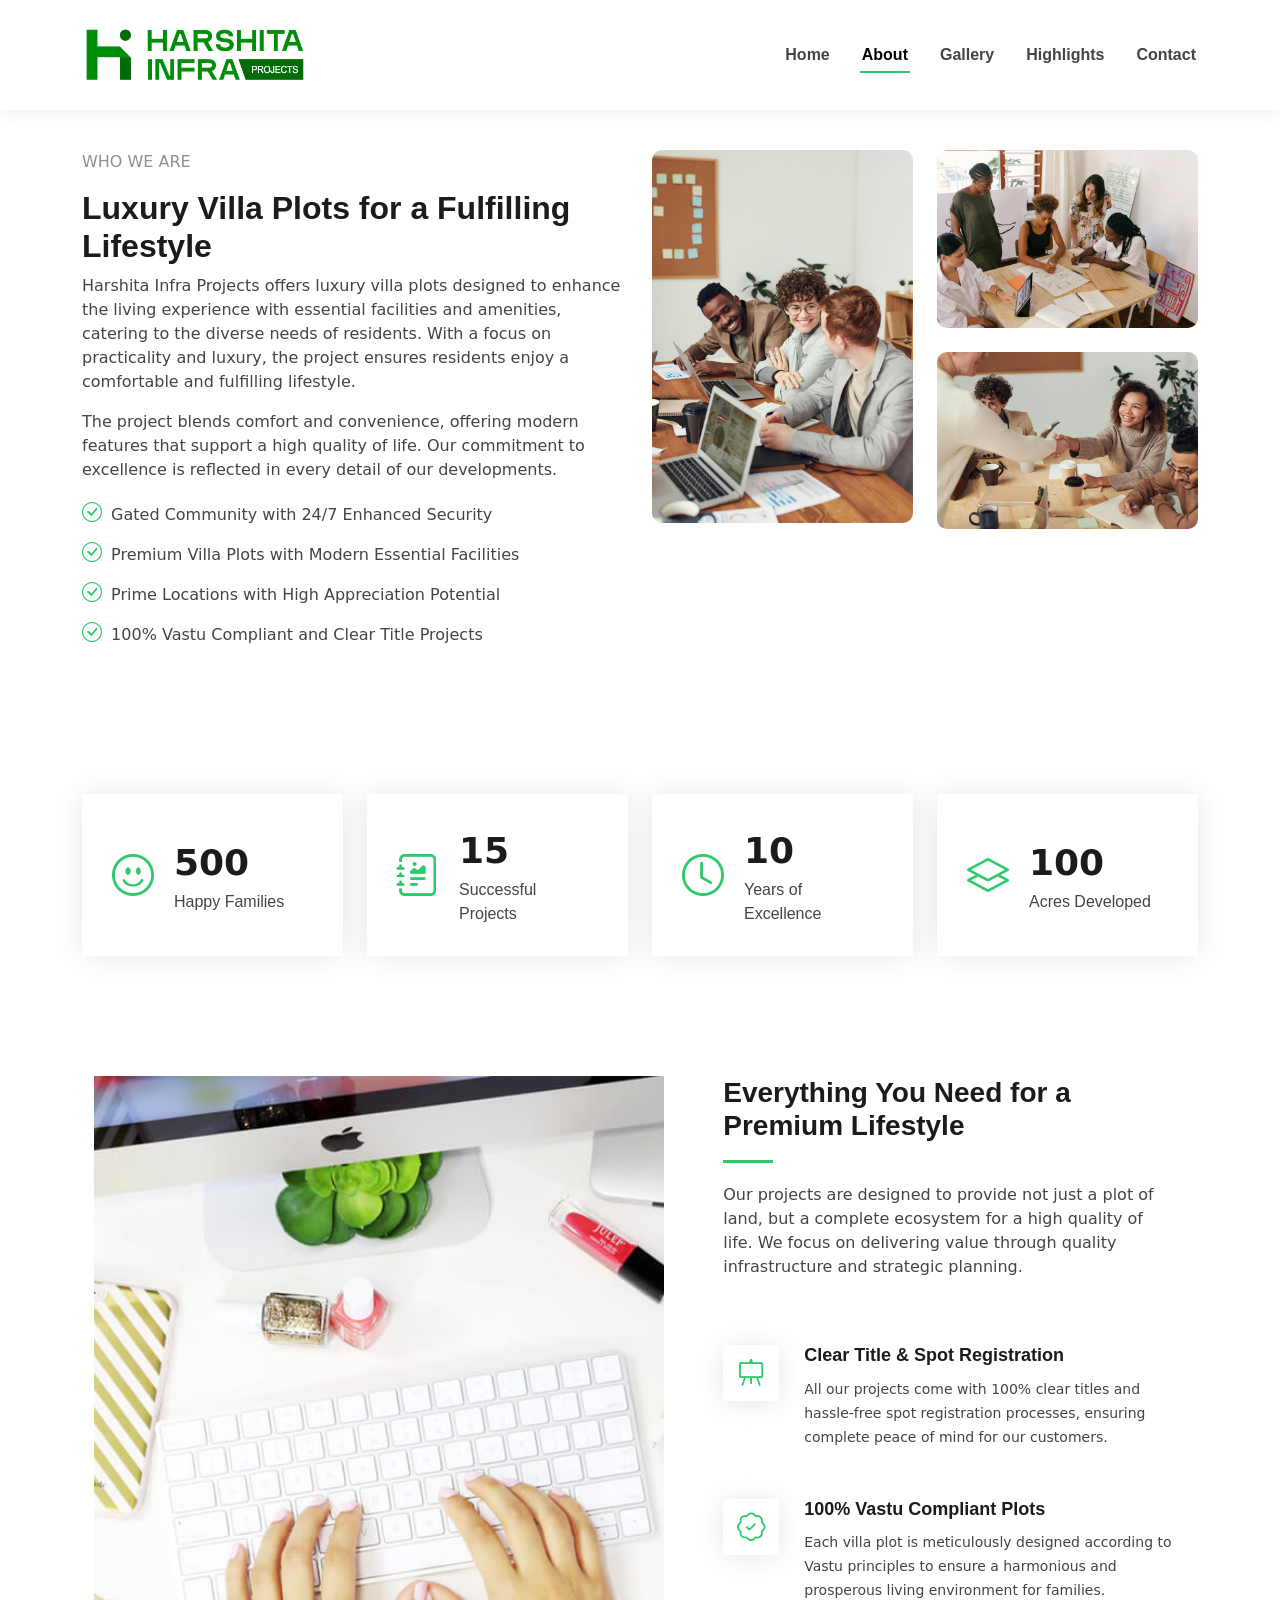
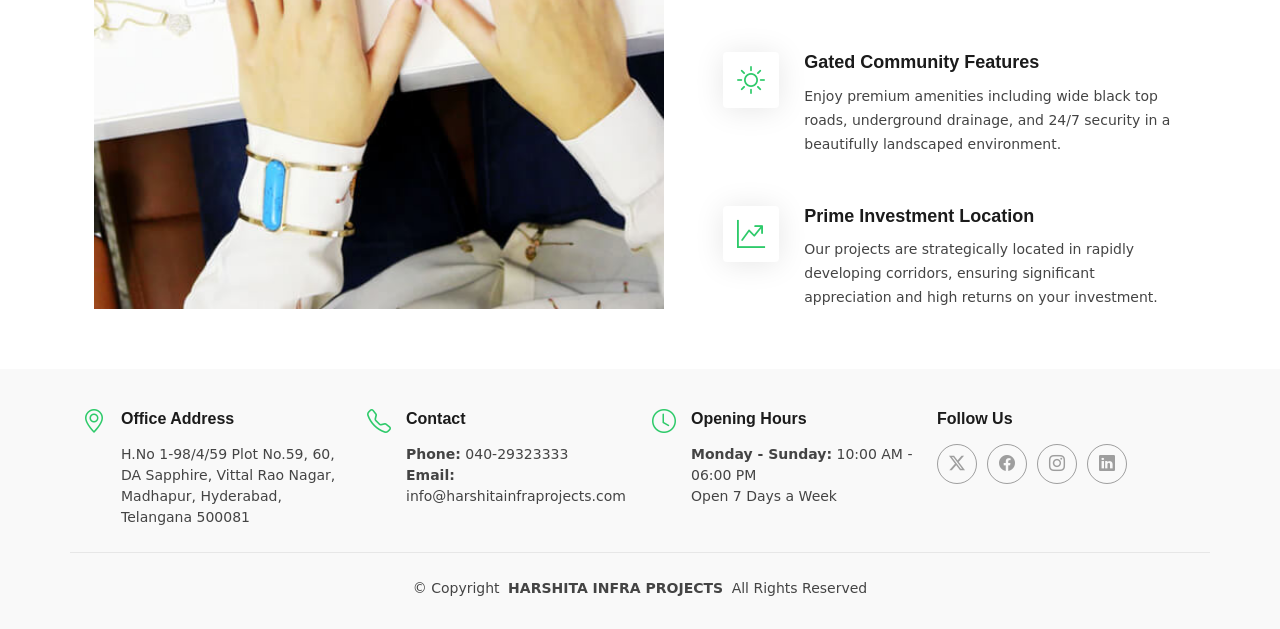
==== commit 9e4df89b: "Removed mobile number" ====
--- a/about.html
+++ b/about.html
@@ -253,7 +253,7 @@
           <div>
             <h4>Contact</h4>
             <p>
-              <strong>Phone:</strong> <span>040-29323333, +91 99665 40531</span><br>
+              <strong>Phone:</strong> <span>040-29323333</span><br>
               <strong>Email:</strong> <span>info@harshitainfraprojects.com</span><br>
             </p>
           </div>
